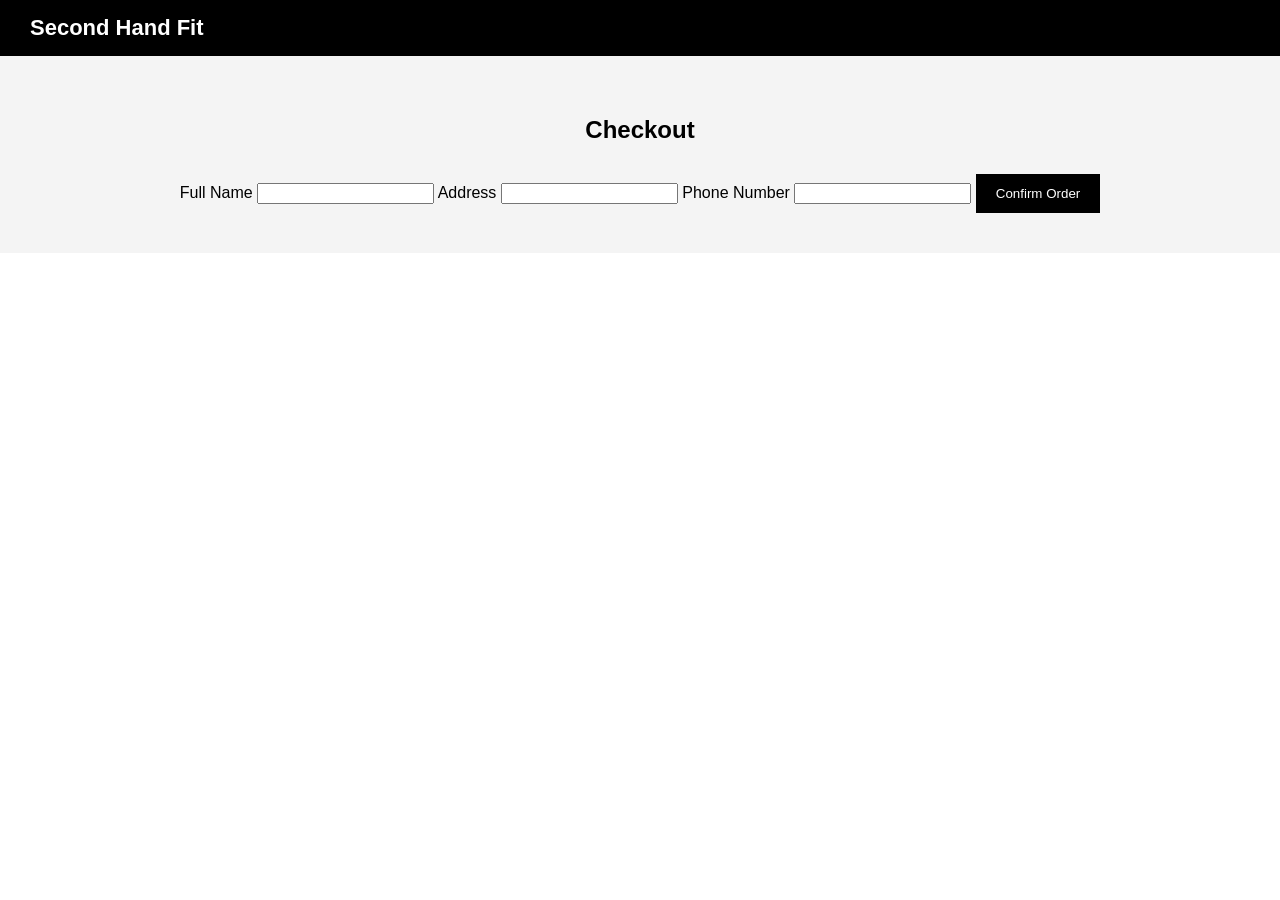
==== checkout.html @ 402f6a47 "Initial commit,This includes some php code ,html. Its not yet working but it will be" ====
<!DOCTYPE html>
<html lang="en">

<head>
    <meta charset="UTF-8">

    <title>Checkout</title>

    <link rel="stylesheet" href="style.css">

</head>

<body>

    <nav class="navbar">

        <div class="logo">
            <a href="index.html">Second Hand Fit</a>
        </div>

    </nav>

    <section class="join">

        <h2>Checkout</h2>

        <form>

            <label>Full Name</label>
            <input type="text">

            <label>Address</label>
            <input type="text">

            <label>Phone Number</label>
            <input type="text">

            <button class="shop-btn">
                Confirm Order
            </button>

        </form>

    </section>

</body>

</html>
---- style.css ----
body {
margin: 0;
font-family: Arial, sans-serif;
}

/* NAVBAR */

.navbar {
display: flex;
justify-content: space-between;
align-items: center;
padding: 15px 30px;
background-color: black;
}

.logo a {
color: white;
font-size: 22px;
text-decoration: none;
font-weight: bold;
}

.navlist {
list-style: none;
display: flex;
align-items: center;
}

.navlist li {
margin-left: 20px;
}

.navlist a {
color: white;
text-decoration: none;
}

.navlist a:hover {
color: #ff4081;
}

/* HERO */

.hero {
position: relative;
height: 400px;
}

.placeholder-img {
width: 100%;
height: 400px;
background: url("https://placehold.co/1200x400") center/cover;
}

.hero-text {
position: absolute;
top: 50%;
left: 50%;
transform: translate(-50%, -50%);
text-align: center;
color: white;
}

.shop-btn {
padding: 12px 20px;
background-color: black;
color: white;
border: none;
cursor: pointer;
margin-top: 10px;
}

.shop-btn:hover {
background-color: #ff4081;
}

/* CATEGORY */

.style {
padding: 40px;
text-align: center;
}

.style-grid {
display: flex;
justify-content: center;
gap: 20px;
}

.card {
background: #f4f4f4;
padding: 15px;
width: 250px;
}

.card img {
width: 100%;
}

/* ABOUT */

.born {
padding: 40px;
text-align: center;
}

.born img {
margin-top: 20px;
}

/* JOIN */

.join {
padding: 40px;
text-align: center;
background-color: #f4f4f4;
}

/* FOOTER */

footer {
background-color: black;
color: white;
padding: 30px;
display: flex;
justify-content: space-around;
}

footer ul {
list-style: none;
}

.Top {
font-weight: bold;
margin-bottom: 10px;
}

/* Product Image Container */

.product-img {
position: relative;
}

.product-img img {
width: 100%;
}

/* Location Badge */

.location {
position: absolute;
bottom: 10px;
left: 10px;

background-color: rgba(0,0,0,0.7);
color: white;

padding: 5px 10px;
font-size: 12px;
border-radius: 5px;
}

/* Scroll To Top Button */

#topBtn {

position: fixed;

bottom: 20px;
right: 20px;

background-color: black;
color: white;

border: none;

padding: 12px 16px;

border-radius: 50%;

font-size: 18px;

cursor: pointer;

}

#topBtn:hover {

background-color: #ff4081;

}
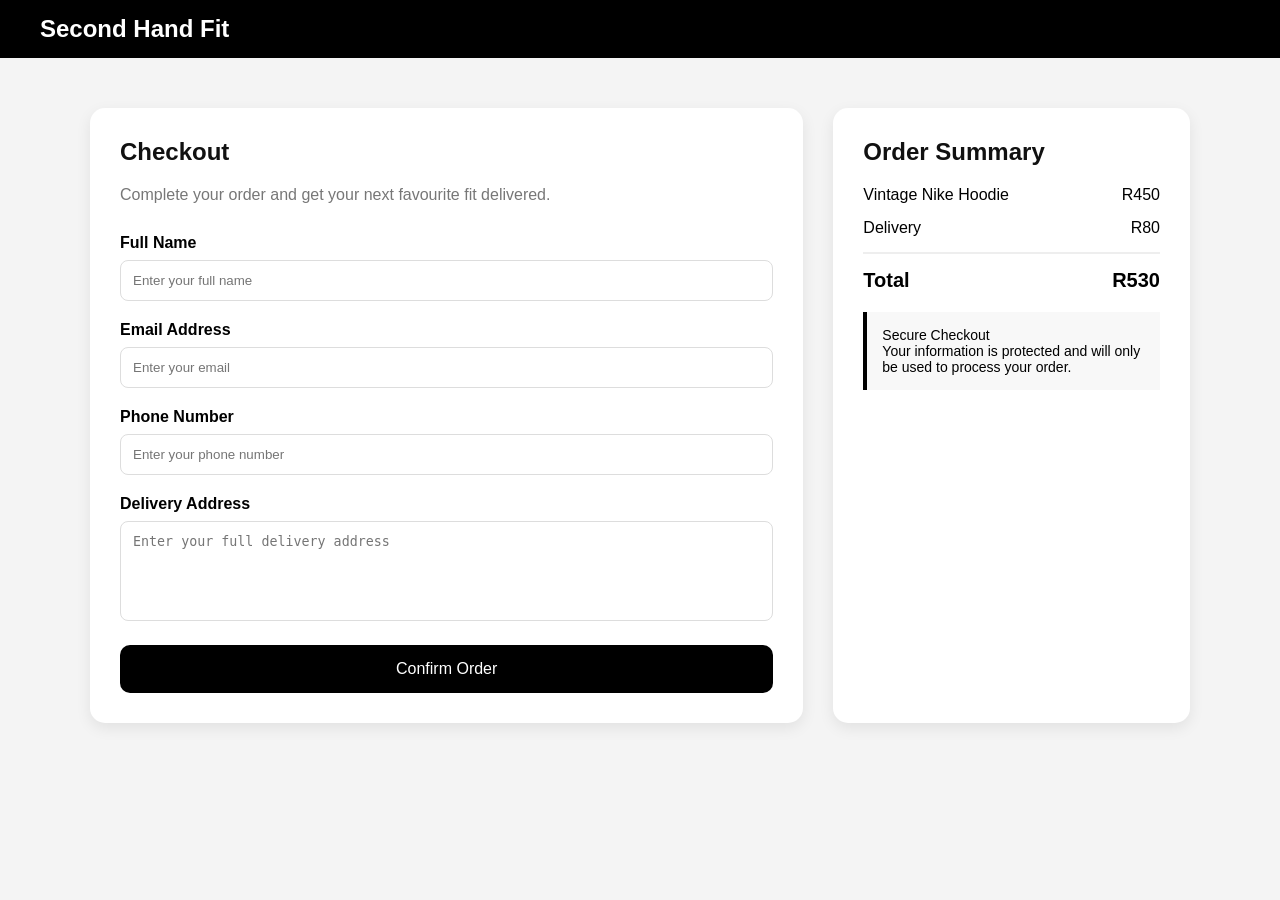
==== commit 23a3986c: "Updated checkout page design" ====
--- a/checkout.html
+++ b/checkout.html
@@ -3,10 +3,122 @@
 
 <head>
     <meta charset="UTF-8">
-
-    <title>Checkout</title>
+    <meta name="viewport" content="width=device-width, initial-scale=1.0">
+    <title>Checkout | Second Hand Fit</title>
 
     <link rel="stylesheet" href="style.css">
+
+    <style>
+        body {
+            margin: 0;
+            font-family: Arial, sans-serif;
+            background: #f4f4f4;
+        }
+        
+        .navbar {
+            background: #000;
+            color: white;
+            padding: 15px 40px;
+        }
+        
+        .logo a {
+            color: white;
+            text-decoration: none;
+            font-size: 24px;
+            font-weight: bold;
+        }
+        
+        .checkout-container {
+            max-width: 1100px;
+            margin: 50px auto;
+            display: grid;
+            grid-template-columns: 2fr 1fr;
+            gap: 30px;
+            padding: 0 20px;
+        }
+        
+        .checkout-form,
+        .order-summary {
+            background: white;
+            border-radius: 15px;
+            padding: 30px;
+            box-shadow: 0 5px 15px rgba(0, 0, 0, 0.08);
+        }
+        
+        h2 {
+            margin-top: 0;
+            color: #111;
+        }
+        
+        .subtitle {
+            color: #777;
+            margin-bottom: 30px;
+        }
+        
+        label {
+            display: block;
+            margin-bottom: 8px;
+            font-weight: bold;
+        }
+        
+        input,
+        textarea {
+            width: 100%;
+            padding: 12px;
+            border: 1px solid #ddd;
+            border-radius: 8px;
+            margin-bottom: 20px;
+            box-sizing: border-box;
+        }
+        
+        textarea {
+            height: 100px;
+            resize: none;
+        }
+        
+        .summary-item {
+            display: flex;
+            justify-content: space-between;
+            margin-bottom: 15px;
+        }
+        
+        .total {
+            border-top: 2px solid #eee;
+            padding-top: 15px;
+            font-size: 20px;
+            font-weight: bold;
+        }
+        
+        .secure-box {
+            background: #f8f8f8;
+            border-left: 4px solid #000;
+            padding: 15px;
+            margin-top: 20px;
+            font-size: 14px;
+        }
+        
+        .checkout-btn {
+            width: 100%;
+            padding: 15px;
+            background: #000;
+            color: white;
+            border: none;
+            border-radius: 10px;
+            font-size: 16px;
+            cursor: pointer;
+            transition: 0.3s;
+        }
+        
+        .checkout-btn:hover {
+            background: #333;
+        }
+        
+        @media(max-width:768px) {
+            .checkout-container {
+                grid-template-columns: 1fr;
+            }
+        }
+    </style>
 
 </head>
 
@@ -15,33 +127,69 @@
     <nav class="navbar">
 
         <div class="logo">
-            <a href="index.html">Second Hand Fit</a>
+            <a href="index.php">Second Hand Fit</a>
         </div>
 
     </nav>
 
-    <section class="join">
+    <div class="checkout-container">
 
-        <h2>Checkout</h2>
+        <div class="checkout-form">
 
-        <form>
+            <h2>Checkout</h2>
 
-            <label>Full Name</label>
-            <input type="text">
+            <p class="subtitle">
+                Complete your order and get your next favourite fit delivered.
+            </p>
 
-            <label>Address</label>
-            <input type="text">
+            <form>
 
-            <label>Phone Number</label>
-            <input type="text">
+                <label>Full Name</label>
+                <input type="text" placeholder="Enter your full name">
 
-            <button class="shop-btn">
+                <label>Email Address</label>
+                <input type="email" placeholder="Enter your email">
+
+                <label>Phone Number</label>
+                <input type="text" placeholder="Enter your phone number">
+
+                <label>Delivery Address</label>
+                <textarea placeholder="Enter your full delivery address"></textarea>
+
+                <button type="submit" class="checkout-btn">
                 Confirm Order
             </button>
 
-        </form>
+            </form>
 
-    </section>
+        </div>
+
+        <div class="order-summary">
+
+            <h2>Order Summary</h2>
+
+            <div class="summary-item">
+                <span>Vintage Nike Hoodie</span>
+                <span>R450</span>
+            </div>
+
+            <div class="summary-item">
+                <span>Delivery</span>
+                <span>R80</span>
+            </div>
+
+            <div class="summary-item total">
+                <span>Total</span>
+                <span>R530</span>
+            </div>
+
+            <div class="secure-box">
+                Secure Checkout<br> Your information is protected and will only be used to process your order.
+            </div>
+
+        </div>
+
+    </div>
 
 </body>
 
